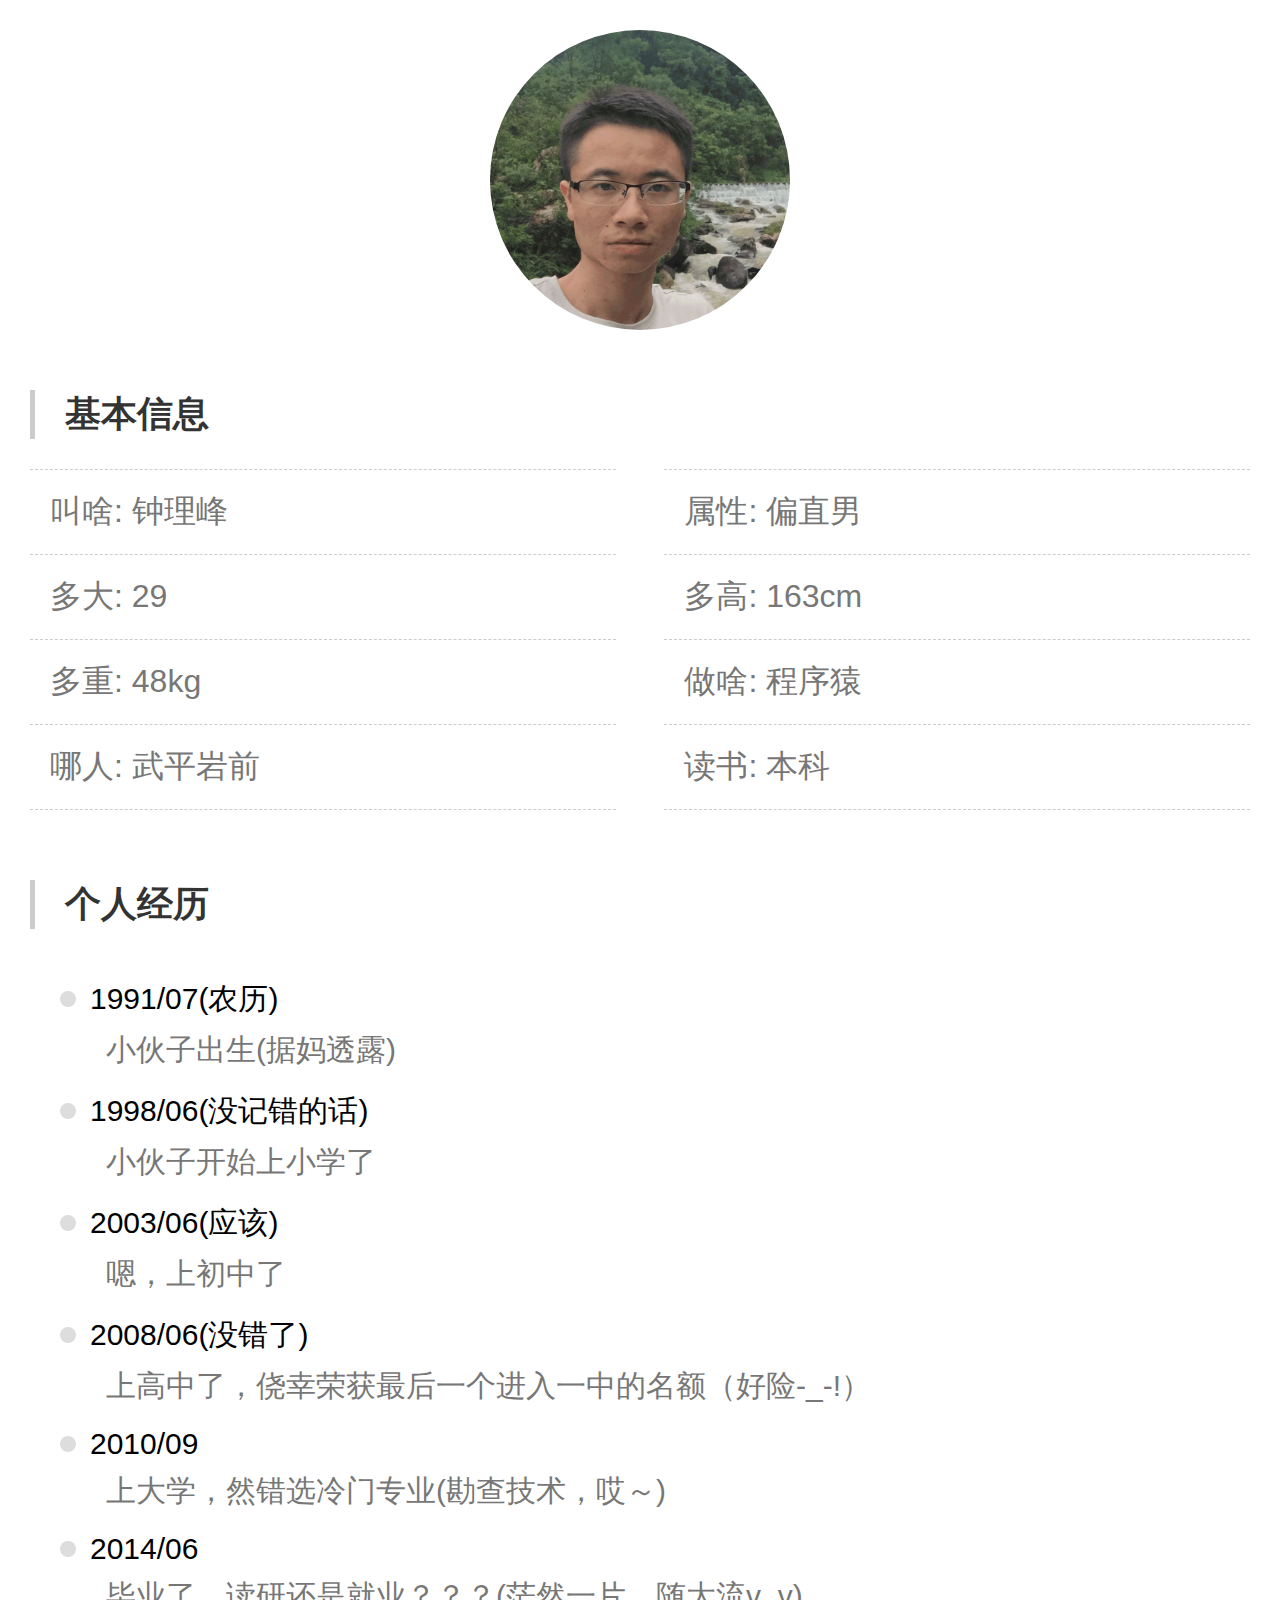
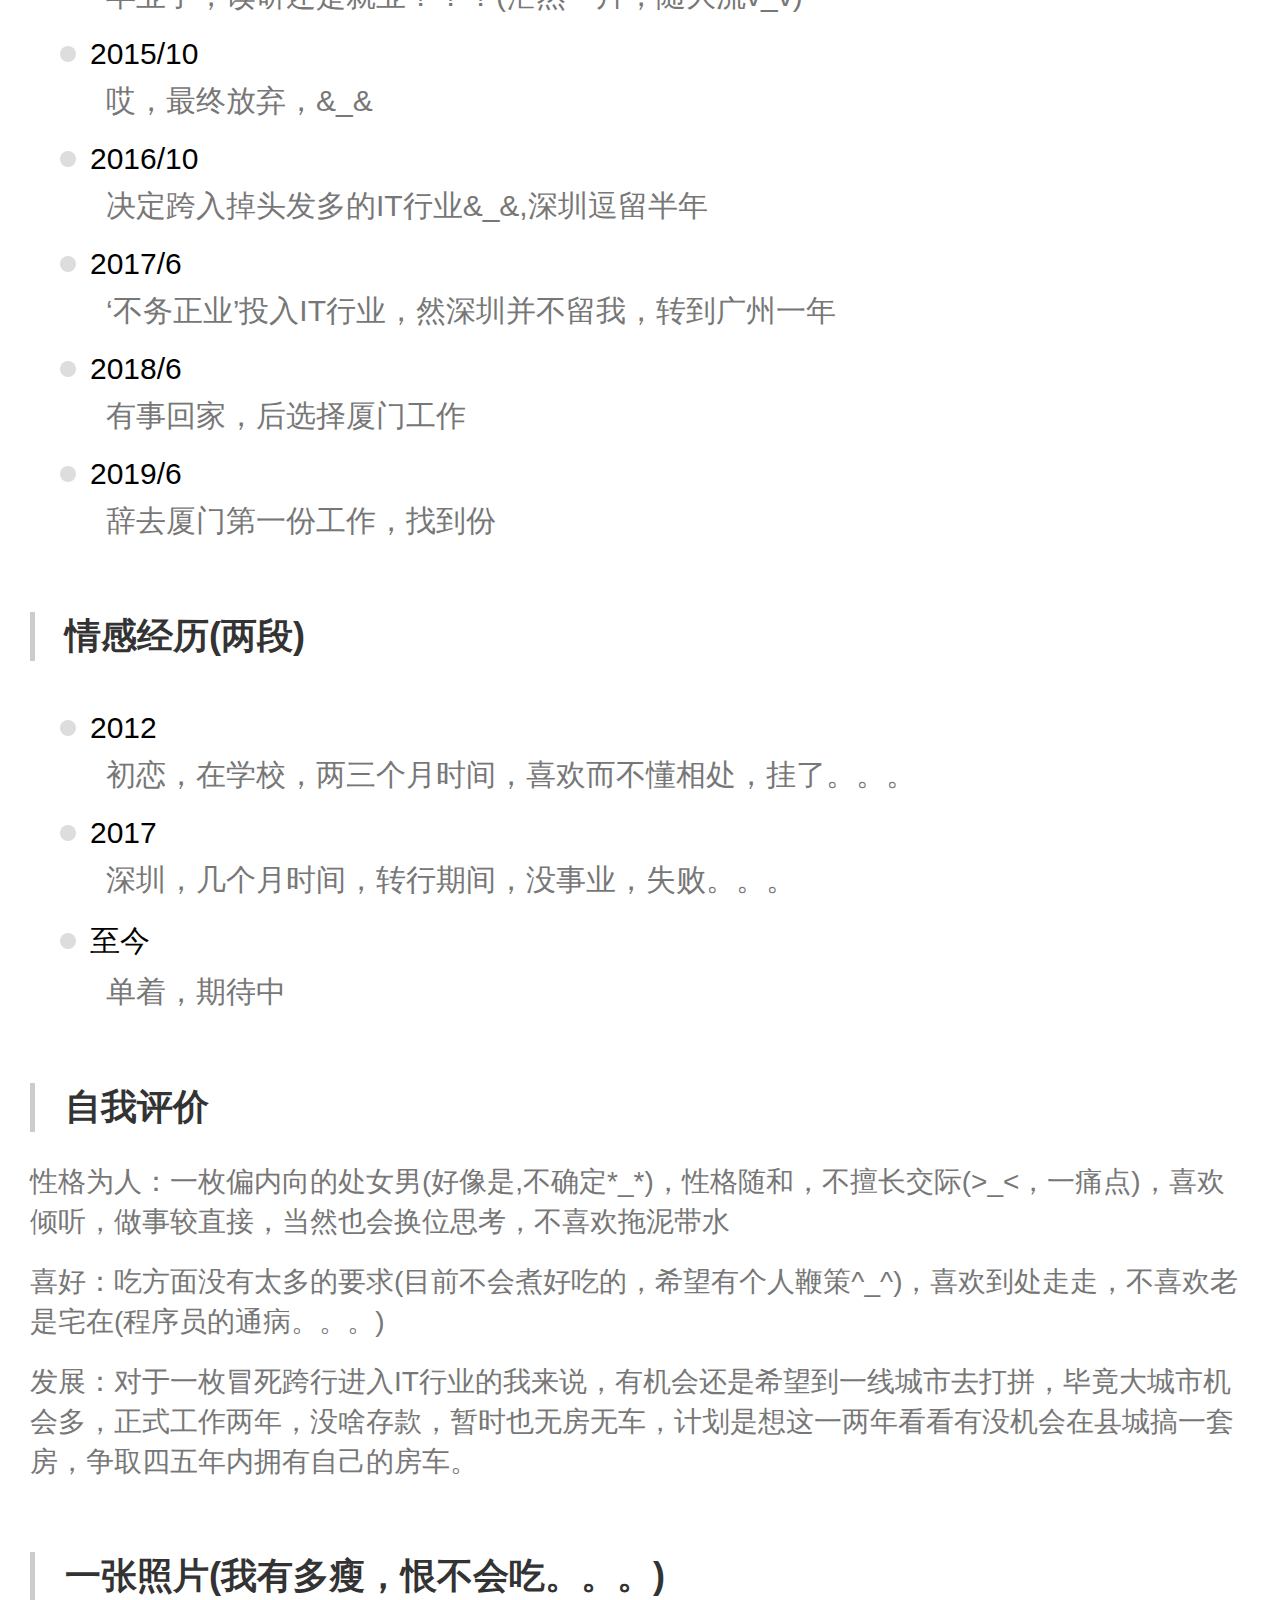
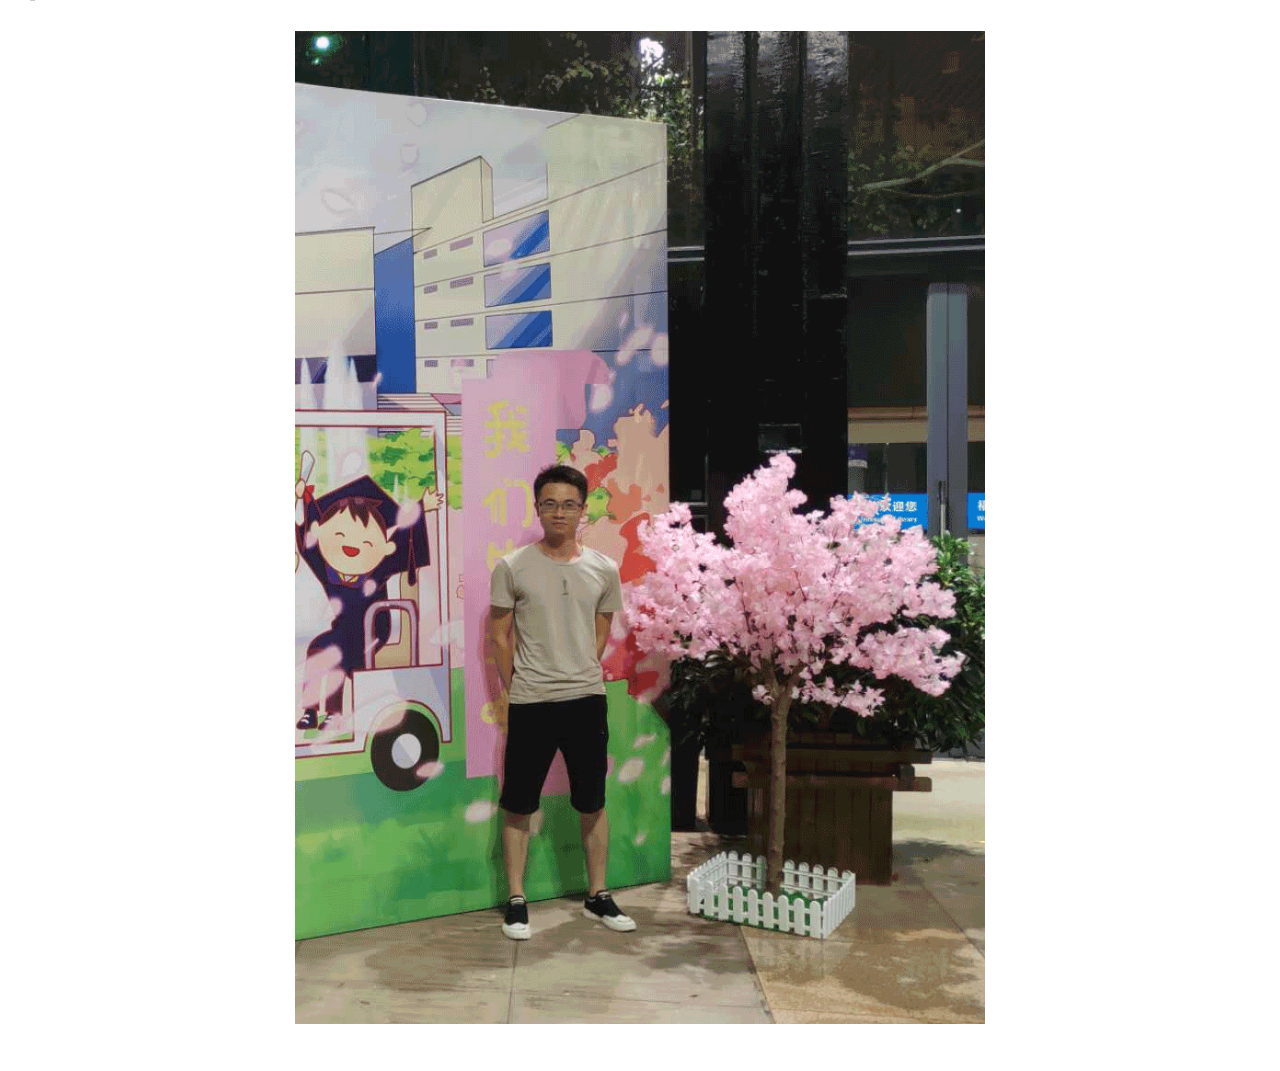
==== nini/index.html @ d48f1ad9 "self" ====
<!DOCTYPE html>
<html lang="en">
<head>
    <meta charset="UTF-8">
    <meta name="viewport" content="width=device-width, initial-scale=1.0">
    <meta http-equiv="X-UA-Compatible" content="ie=edge">
    <title>开始页面</title>
    <link rel="stylesheet" href="css/common.css">
    <link rel="stylesheet" href="css/test.css">
</head>
<body>  
    <div class="introduction">
        <div class="avatar"></div>
        <h4 class="title">基本信息</h4>
        <ul class="baseinfo">
            <li>
                <div>
                    <span>叫啥:</span>
                    <span>钟理峰</span>
                </div>
                <div>
                    <span>属性:</span>
                    <span>偏直男</span>
                </div>            
            </li>
            <li>
                <div>
                   <span>多大:</span>
                    <span>29</span>
                </div>
                <div>
                    <span>多高:</span>
                    <span>163cm</span>
                </div>            
            </li>
            <li>
                <div>
                    <span>多重:</span>
                    <span>48kg</span>
                </div>
                <div>
                    <span>做啥:</span>
                    <span>程序猿</span>
                </div>            
            </li>
            <li>
                <div class="bot">
                    <span>哪人:</span>
                    <span>武平岩前</span>
                </div>
                <div class="bot">
                    <span>读书:</span>
                    <span>本科</span>
                </div>            
            </li>
        </ul>
        <h4 class="title">个人经历</h4>
        <ul class="experience">
            <li>
                <span>1991/07(农历)</span>
                <span>小伙子出生(据妈透露)</span>
            </li>
            <li>
                <span>1998/06(没记错的话)</span>
                <span>小伙子开始上小学了</span>
            </li>
            <li>
                <span>2003/06(应该)</span>
                <span>嗯，上初中了</span>
            </li>
            <li>
                <span>2008/06(没错了)</span>
                <span>上高中了，侥幸荣获最后一个进入一中的名额（好险-_-!）</span>
            </li>
            <li>
                <span>2010/09</span>
                <span>上大学，然错选冷门专业(勘查技术，哎～)</span>
            </li>
            <li>
                <span>2014/06</span>
                <span>毕业了，读研还是就业？？？(茫然一片，随大流v_v)</span>
            </li>
            <li>
                <span>2015/10</span>
                <span>哎，最终放弃，&_&</span>
            </li>
             <li>
                <span>2016/10</span>
                <span>决定跨入掉头发多的IT行业&_&,深圳逗留半年</span>
            </li>
            <li>
                <span>2017/6</span>
                <span>‘不务正业’投入IT行业，然深圳并不留我，转到广州一年</span>
            </li>
            <li>
                <span>2018/6</span>
                <span>有事回家，后选择厦门工作</span>
            </li>
            <li>
                <span>2019/6</span>
                <span>辞去厦门第一份工作，找到份</span>
            </li>
        </ul> 
         <h4 class="title">情感经历(两段)</h4>
         <ul class="experience">
            <li>
                <span>2012</span>
                <span>初恋，在学校，两三个月时间，喜欢而不懂相处，挂了。。。</span>
            </li>
            <li>
                <span>2017</span>
                <span>深圳，几个月时间，转行期间，没事业，失败。。。</span>
            </li>
             <li>
                <span>至今</span>
                <span>单着，期待中</span>
            </li>
        </ul>
        <h4 class="title">自我评价</h4>
        <div class="desc">
            <p>
                性格为人：一枚偏内向的处女男(好像是,不确定*_*)，性格随和，不擅长交际(>_<，一痛点)，喜欢倾听，做事较直接，当然也会换位思考，不喜欢拖泥带水
            </p>
            <p>
                喜好：吃方面没有太多的要求(目前不会煮好吃的，希望有个人鞭策^_^)，喜欢到处走走，不喜欢老是宅在(程序员的通病。。。)
            </p>
            <p>
                发展：对于一枚冒死跨行进入IT行业的我来说，有机会还是希望到一线城市去打拼，毕竟大城市机会多，正式工作两年，没啥存款，暂时也无房无车，计划是想这一两年看看有没机会在县城搞一套房，争取四五年内拥有自己的房车。
            </p>
        </div>
        <h4 class="title">一张照片(我有多瘦，恨不会吃。。。)</h4>
        <div class="imgWrapper">
            <img src="img/img/2.png" alt="">
        </div>        
    </div>   
</body>
</html>
---- nini/css/common.css ----
@charset "UTF-8";
#__bs_notify__ {
  display: none !important; }

html,
body,
div,
h1,
h2,
h3,
h4,
h5,
h6,
p,
dl,
dt,
dd,
ol,
ul,
li,
input {
  margin: 0;
  padding: 0;
  font-family: Helvetica, sans-serif, Verdana, Arial; }

/* HTML5 display-role reset for older browsers */
article,
aside,
details,
figcaption,
figure,
footer,
header,
menu,
nav,
section {
  display: block; }

i {
  font-style: normal; }

a {
  color: #fff;
  text-decoration: none;
  -webkit-backface-visibility: hidden; }

li {
  list-style: none; }

body {
  -webkit-text-size-adjust: none;
  -webkit-tap-highlight-color: rgba(0, 0, 0, 0);
  margin: 0 auto; }

.f-l {
  float: left; }

.f-r {
  float: right; }

/*更目录字体*/
html {
  font-size: 32px;
  outline: 0;
  -ms-touch-action: none;
  min-height: 100%; }

/**  320 360 400 432  480  640*/
@media screen and (min-width: 320px) {
  html {
    font-size: 32px; } }

@media screen and (min-width: 360px) {
  html {
    font-size: 36px; } }

@media screen and (min-width: 375px) {
  html {
    font-size: 37.5px; } }

@media screen and (min-width: 400px) {
  html {
    font-size: 40px; } }

@media screen and (min-width: 412px) {
  html {
    font-size: 41.2px; } }

@media screen and (min-width: 432px) {
  html {
    font-size: 43.2px; } }

@media screen and (min-width: 480px) {
  html {
    font-size: 48px; } }

@media screen and (min-width: 540px) {
  html {
    font-size: 54px; } }

@media screen and (min-width: 640px) {
  html {
    font-size: 64px; } }

@media screen and (min-width: 750px) {
  html {
    font-size: 75px; } }

/*禁止用户调整字体大小*/
textarea {
  resize: none;
  -webkit-appearance: none; }

input {
  -webkit-appearance: none; }

input::-webkit-input-speech-button, input::-webkit-input-safebox-button {
  display: none; }

input[type=text]::-ms-clear {
  display: none; }

input[type=tel]::-ms-clear {
  display: none; }

input[type=number]::-ms-clear {
  display: none; }

.head-back, .click, input[type=text], input[type=number], input[type=button], img, button {
  cursor: pointer; }

input[type=radio]::-ms-check {
  display: none; }

input[type=checkbox]::-ms-check {
  display: none; }

a, button, input, textarea {
  -webkit-tap-highlight-color: transparent; }

/**禁用 iso A 链接后有链接**/
* {
  -webkit-tap-highlight-color: transparent; }

/** ios input自带圆角边框问题 **/
input {
  border-radius: 0;
  -webkit-border-radius: 0;
  -moz-border-radius: 0;
  outline: none;
  border: none; }

/** input number自带的上下箭头问题 **/
input::-webkit-outer-spin-button,
input::-webkit-inner-spin-button {
  -webkit-appearance: none !important; }

input[type="number"] {
  -moz-appearance: textfield; }

input[type="button"], input[type="submit"], input[type="reset"], input[type="file"], button {
  cursor: pointer;
  border: none; }

input::-webkit-input-placeholder {
  color: #999999; }

input::-ms-input-placeholder {
  color: #999999; }

.clearfix {
  zoom: 1; }

.clearfix:after {
  content: ".";
  display: block;
  height: 0;
  clear: both;
  visibility: hidden; }
---- nini/css/test.css ----
.avatar {
  width: 4rem;
  height: 4rem;
  background-image: url(../img/img/3.png);
  -webkit-background-size: 4rem auto;
     -moz-background-size: 4rem auto;
          background-size: 4rem auto;
  background-repeat: no-repeat;
  background-position: center;
  -webkit-border-radius: 50%;
     -moz-border-radius: 50%;
          border-radius: 50%;
  display: block;
  margin: 0.4rem auto 0.8rem; }

.title {
  font-size: 0.48rem;
  color: #333;
  margin-left: 0.4rem;
  border-left: 0.06667rem solid #ccc;
  margin-top: 0.53333rem;
  padding-left: 0.4rem; }

.baseinfo {
  padding: 0.4rem; }
  .baseinfo li {
    font-size: 0.42667rem;
    overflow: hidden;
    color: #777; }
    .baseinfo li div {
      padding: 0.26667rem;
      border-top: 1px dashed #ccc;
      float: left;
      width: 48%;
      -webkit-box-sizing: border-box;
         -moz-box-sizing: border-box;
              box-sizing: border-box; }
      .baseinfo li div:nth-child(2) {
        float: right; }
      .baseinfo li div.bot {
        border-bottom: 1px dashed #ccc; }

.experience {
  padding: 0.4rem; }
  .experience li {
    font-size: 0.4rem;
    padding-top: 0.26667rem;
    padding-left: 0.4rem; }
    .experience li span {
      display: block;
      position: relative; }
      .experience li span:nth-child(1) {
        padding-left: 0.4rem; }
        .experience li span:nth-child(1):before {
          position: absolute;
          left: 0;
          top: 50%;
          margin-top: -0.10667rem;
          content: '';
          width: 0.21333rem;
          height: 0.21333rem;
          background-color: #ddd;
          -webkit-border-radius: 0.10667rem;
             -moz-border-radius: 0.10667rem;
                  border-radius: 0.10667rem; }
      .experience li span:nth-child(2) {
        padding-top: 0.13333rem;
        padding-left: 0.21333rem;
        text-indent: 1em;
        color: #777; }

.desc {
  font-size: 0.37333rem;
  padding: 0.13333rem 0.4rem 0.4rem;
  line-height: 0.53333rem;
  color: #777; }
  .desc p {
    padding-top: 0.26667rem; }

.imgWrapper {
  width: 9.2rem;
  padding: 0.4rem;
  margin: 0 auto; }
  .imgWrapper img {
    width: 100%; }
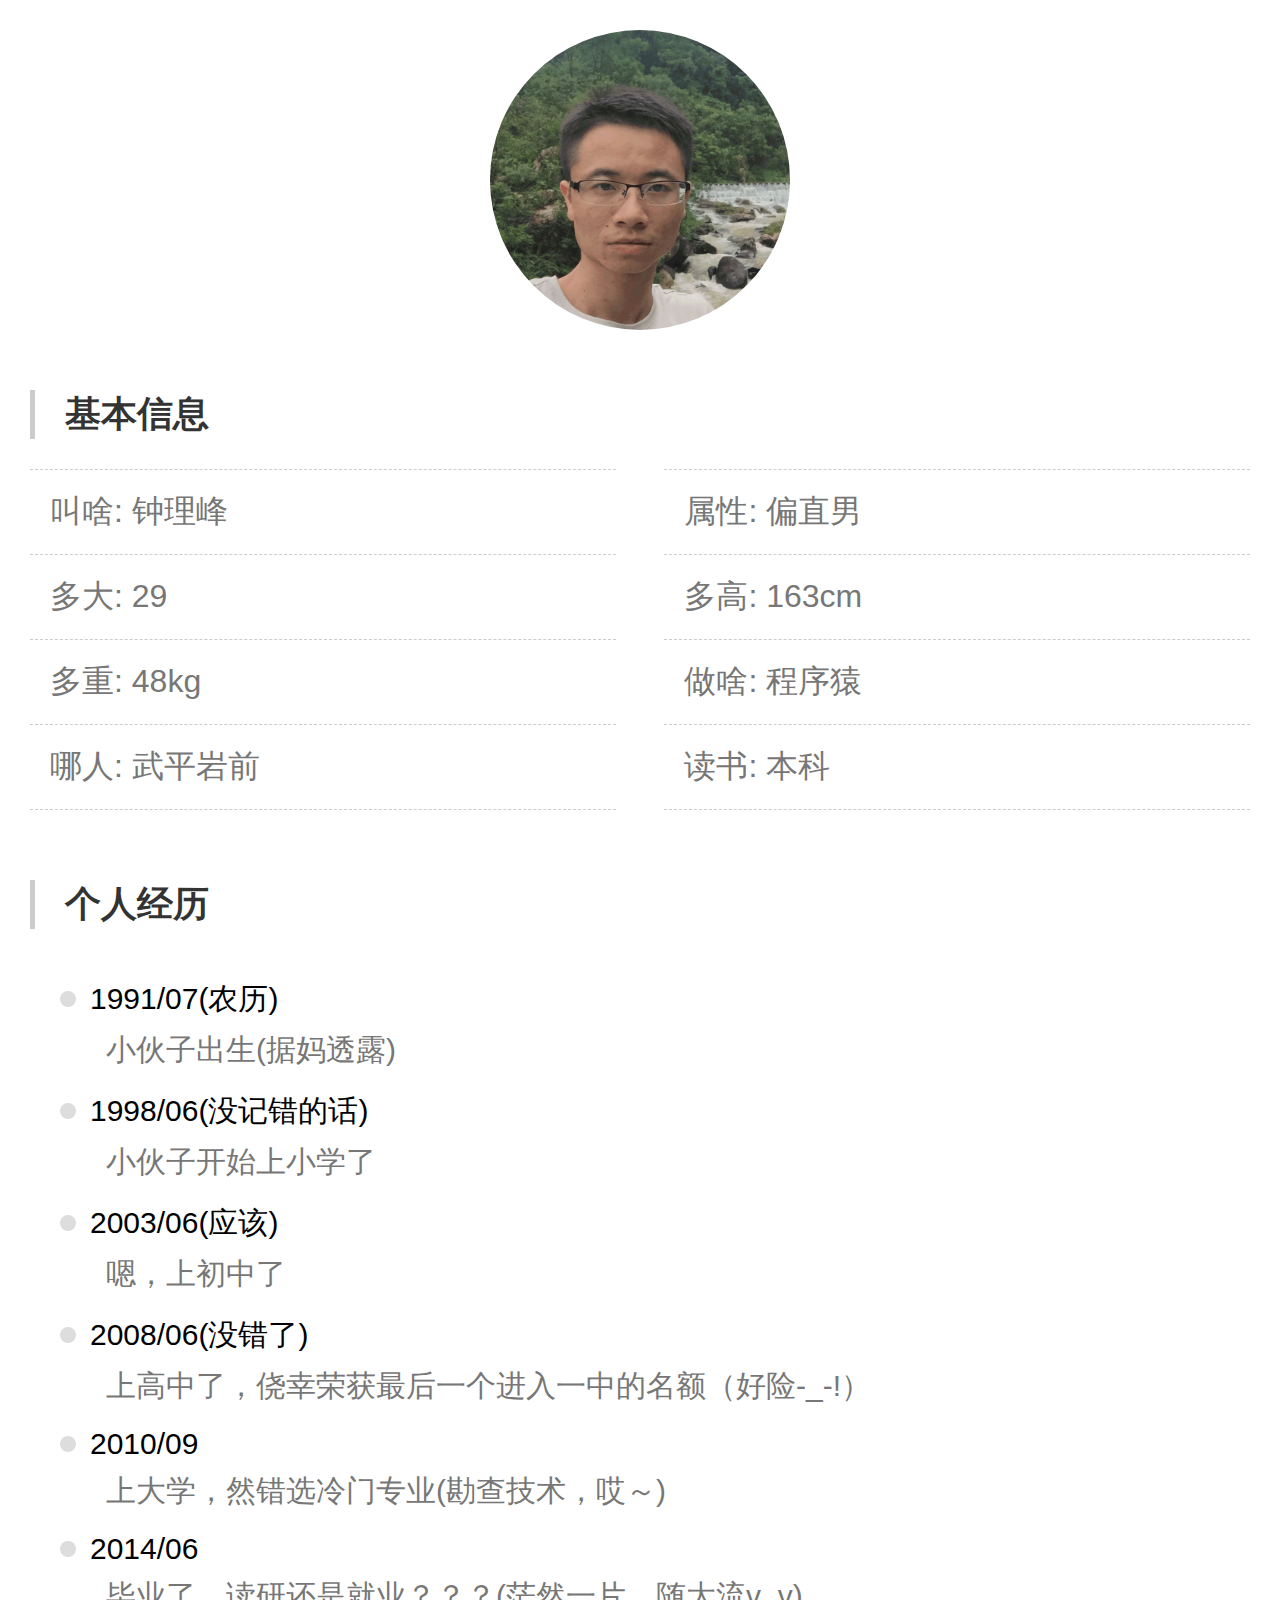
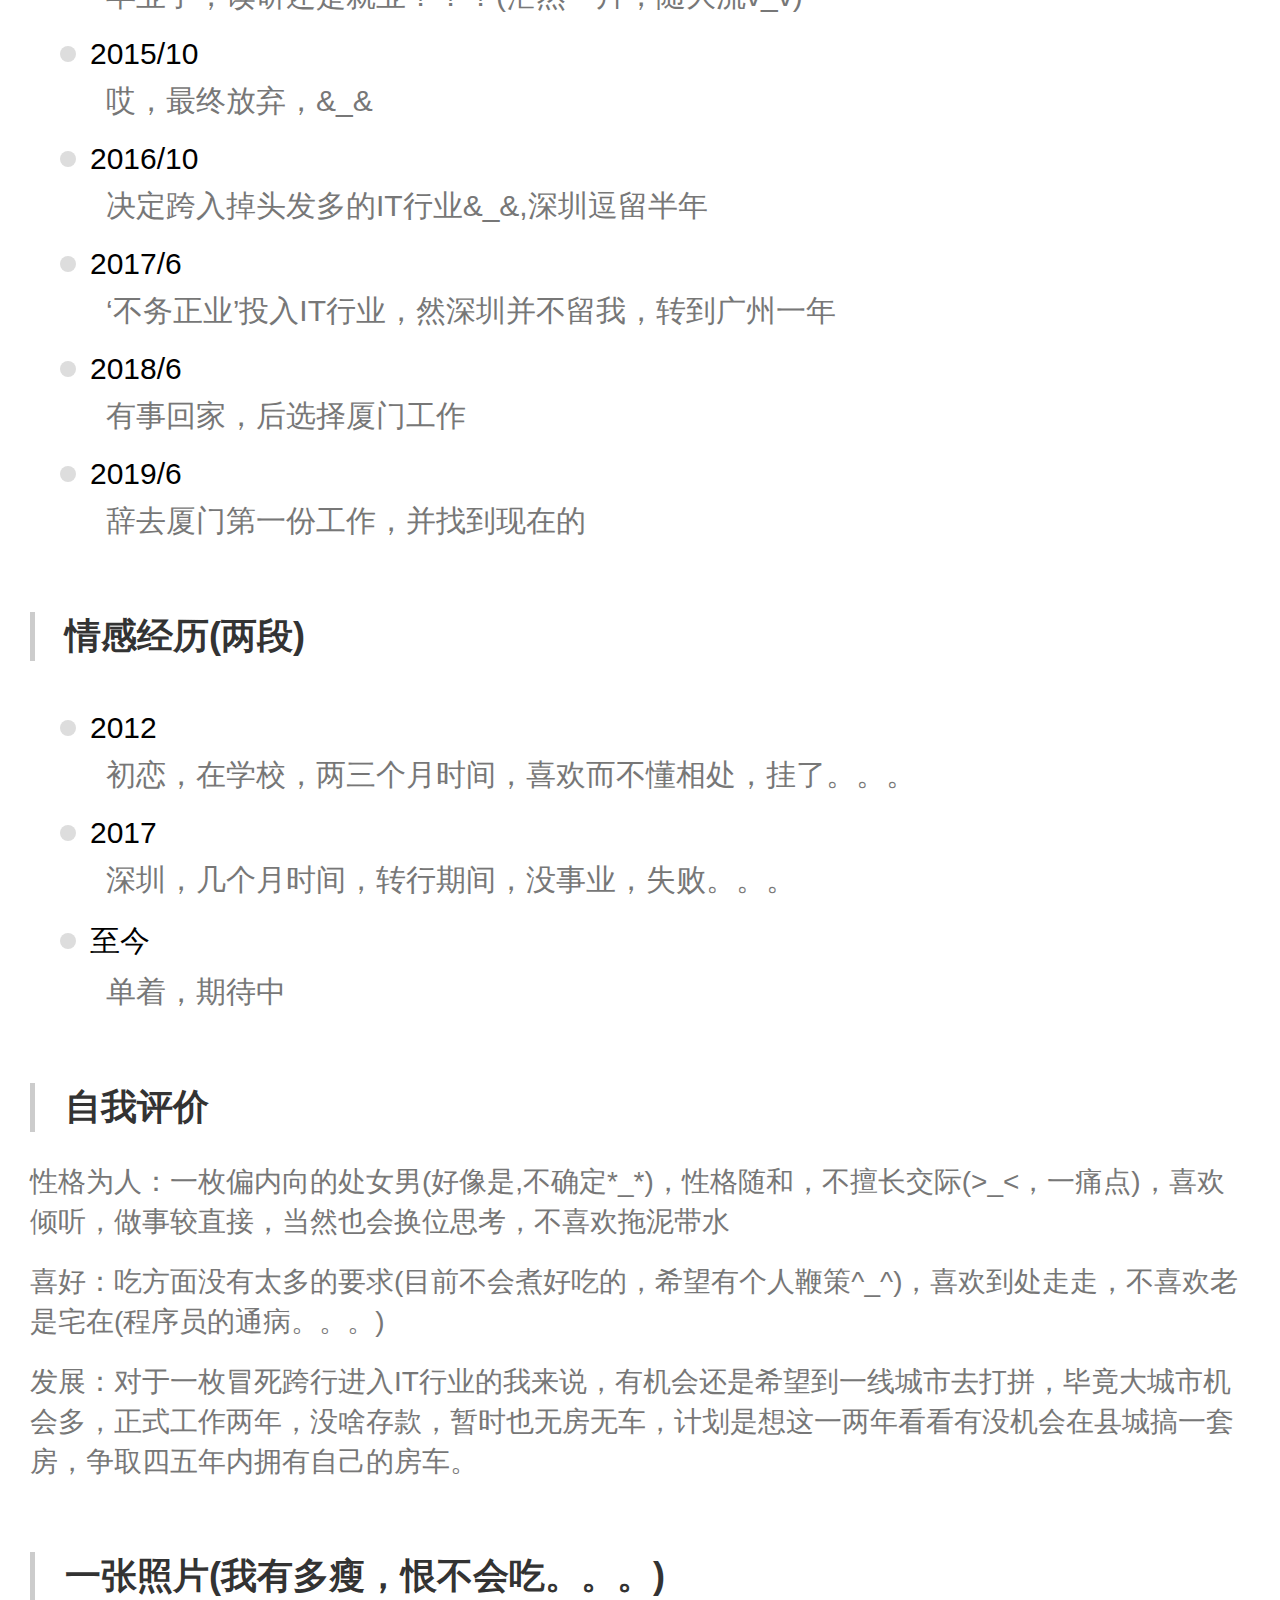
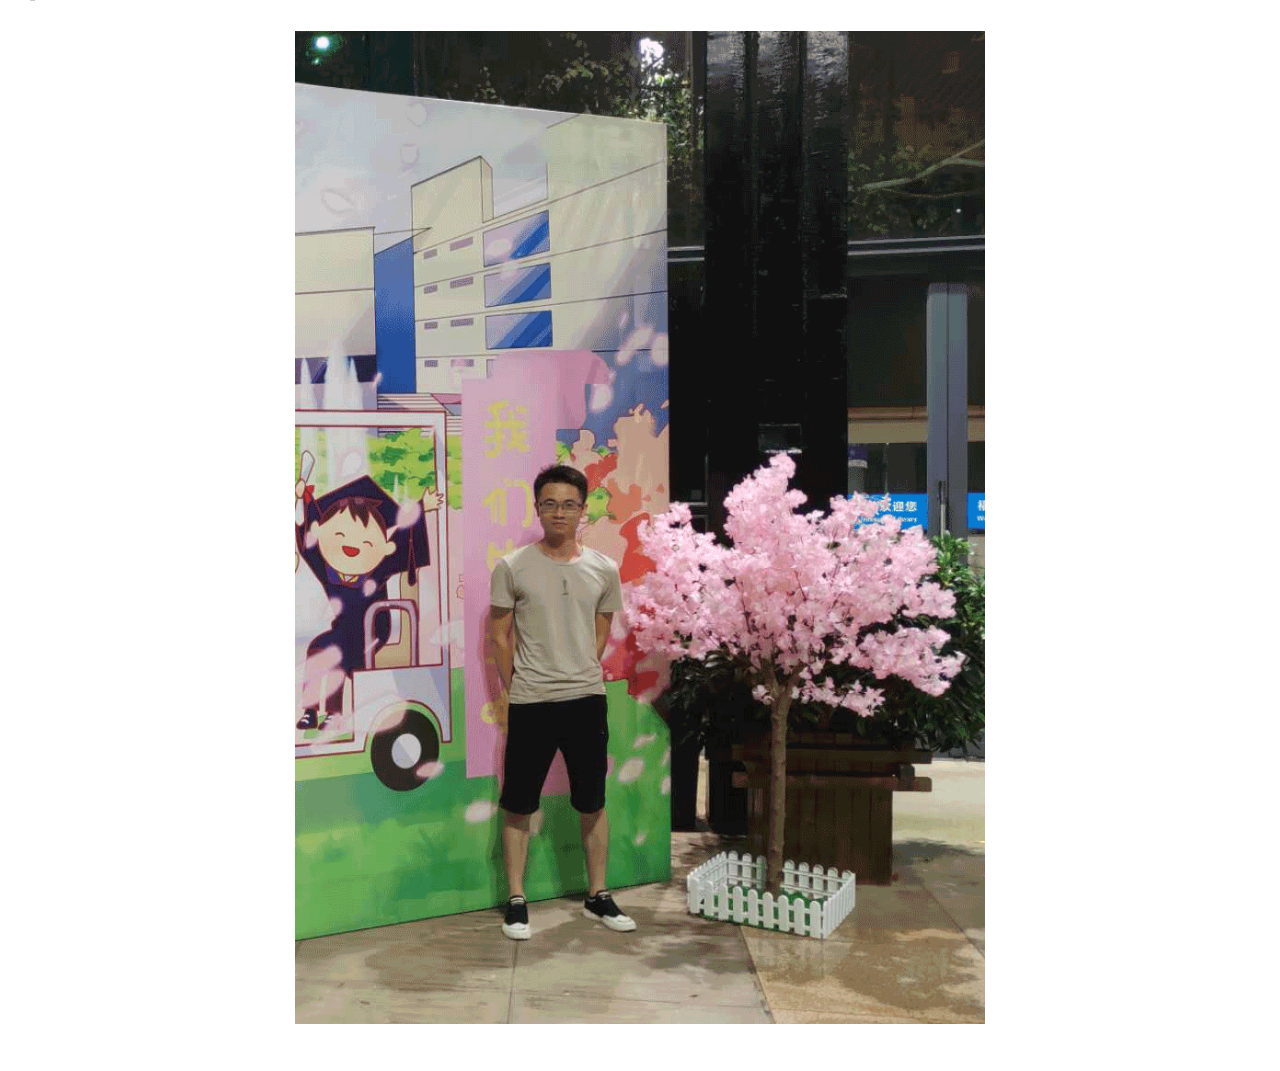
==== commit 13ca732c: "ff" ====
--- a/nini/index.html
+++ b/nini/index.html
@@ -4,7 +4,7 @@
     <meta charset="UTF-8">
     <meta name="viewport" content="width=device-width, initial-scale=1.0">
     <meta http-equiv="X-UA-Compatible" content="ie=edge">
-    <title>开始页面</title>
+    <title>个人介绍</title>
     <link rel="stylesheet" href="css/common.css">
     <link rel="stylesheet" href="css/test.css">
 </head>
@@ -98,7 +98,7 @@
             </li>
             <li>
                 <span>2019/6</span>
-                <span>辞去厦门第一份工作，找到份</span>
+                <span>辞去厦门第一份工作，并找到现在的</span>
             </li>
         </ul> 
          <h4 class="title">情感经历(两段)</h4>
